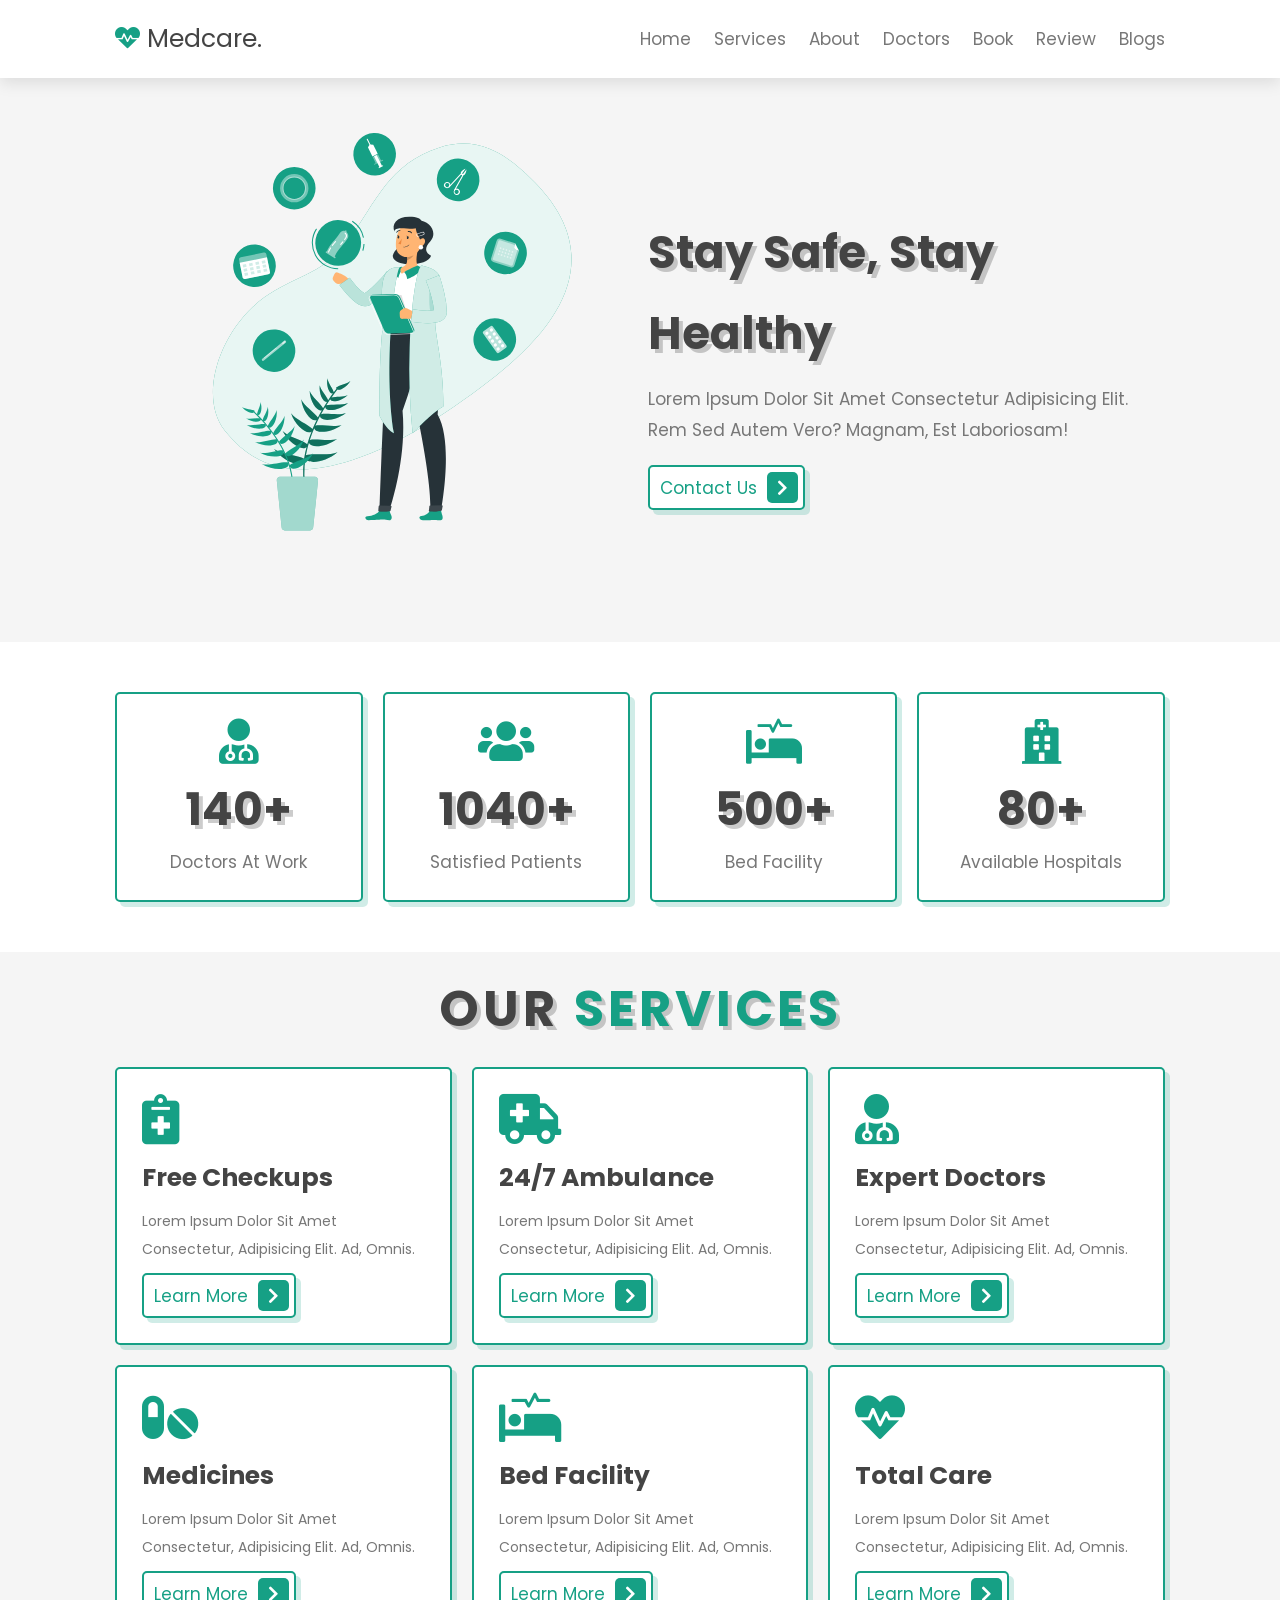
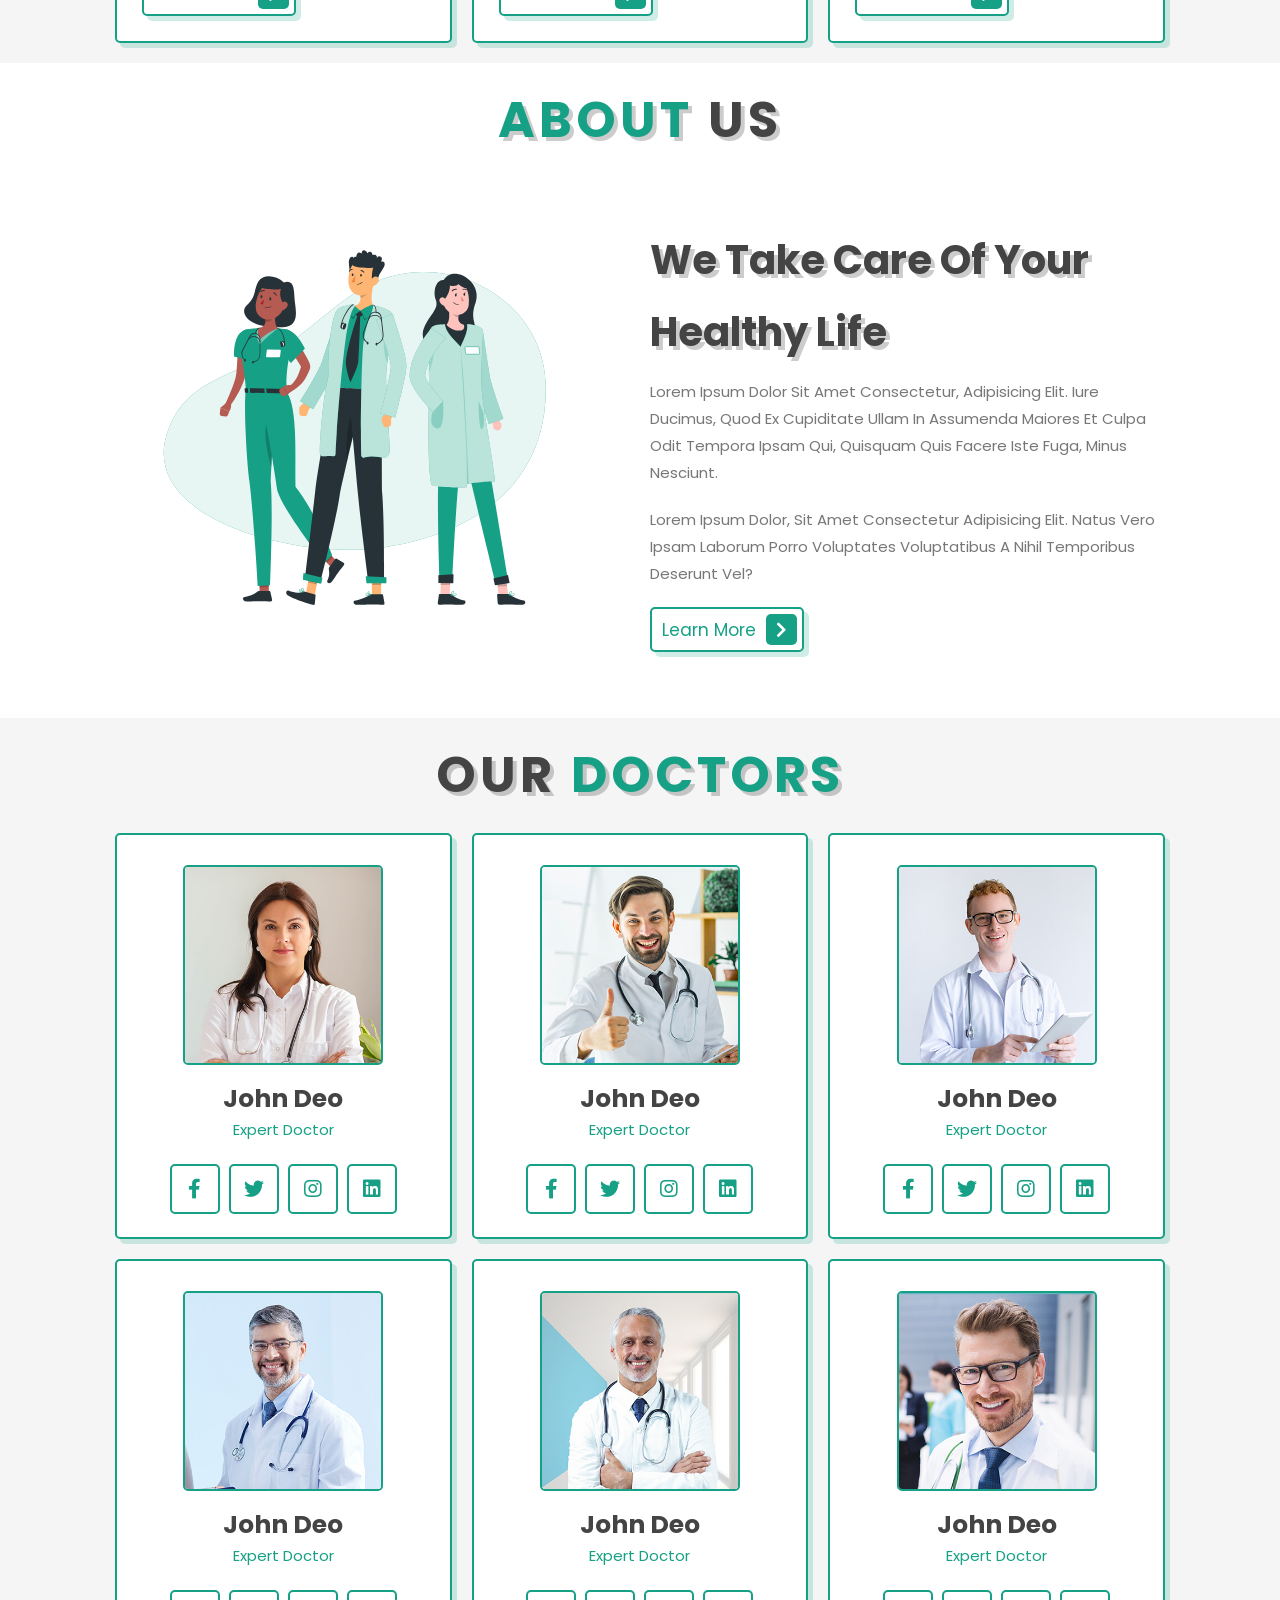
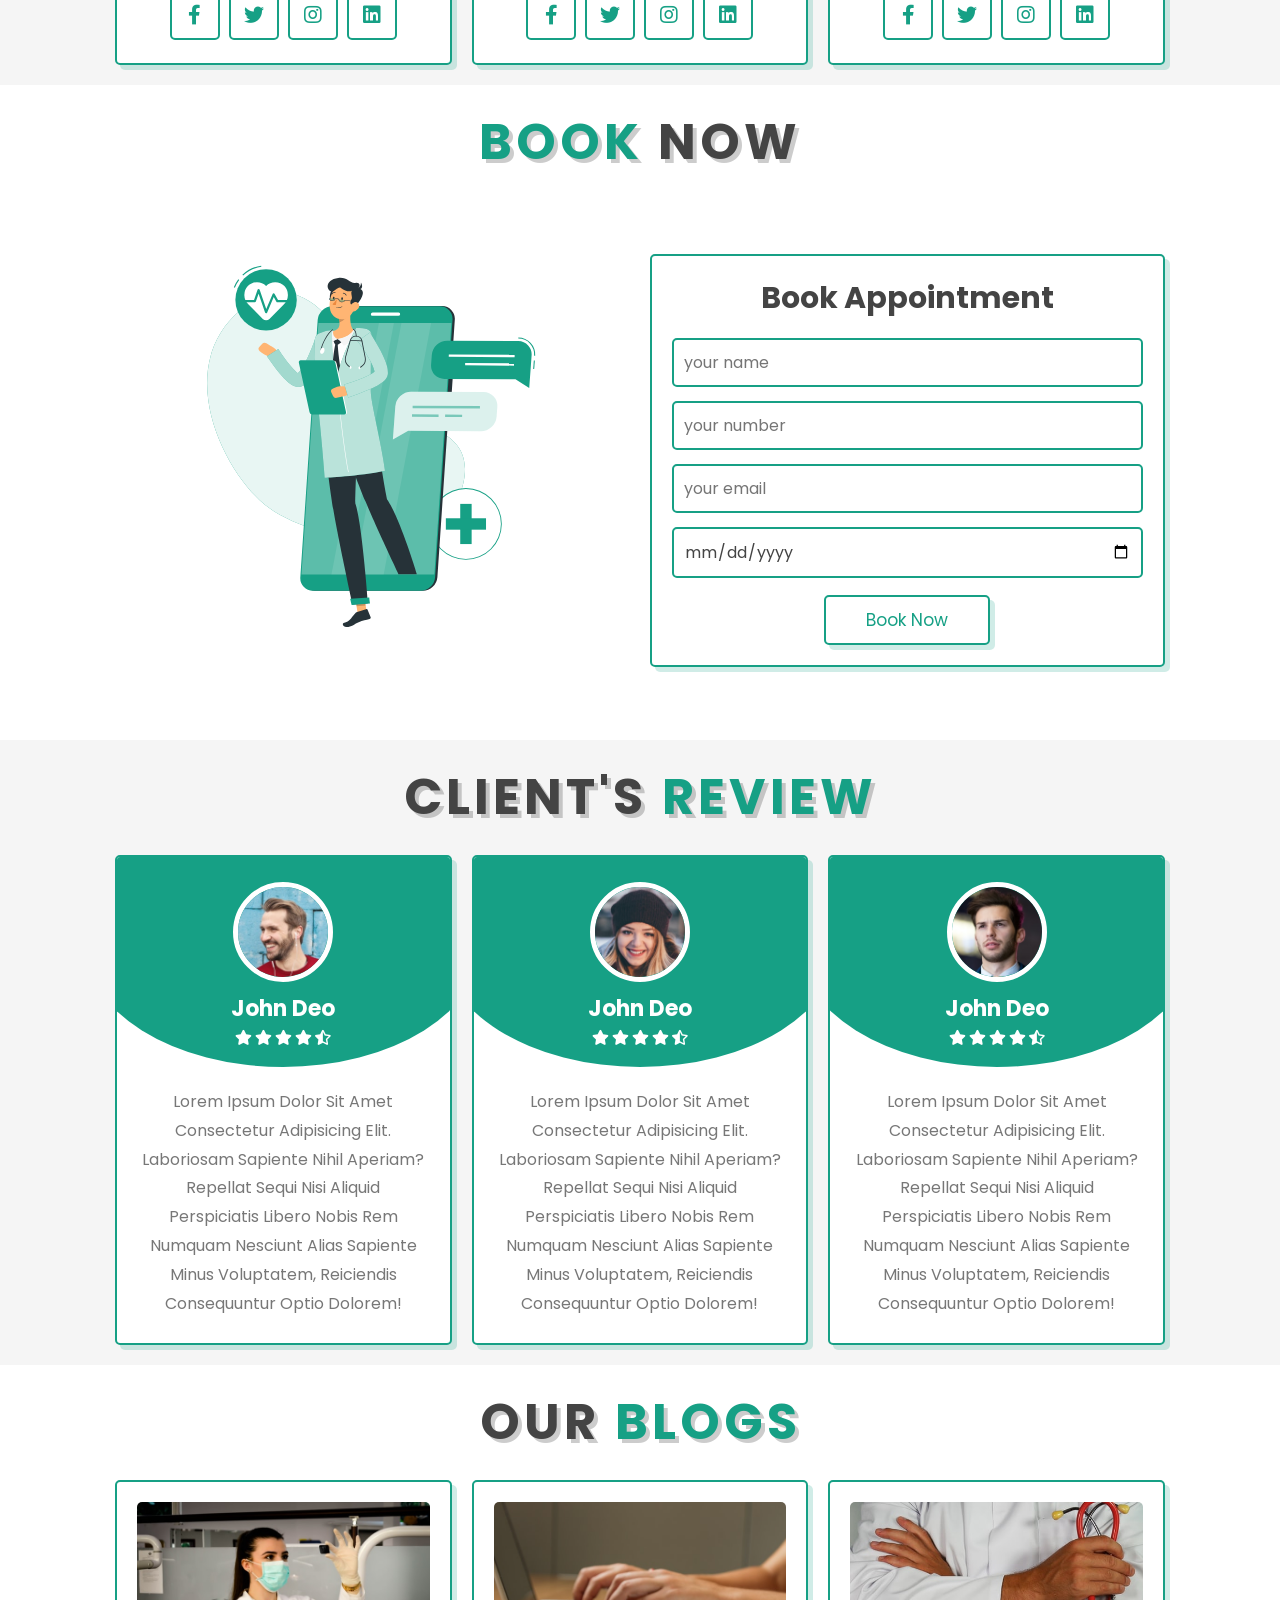
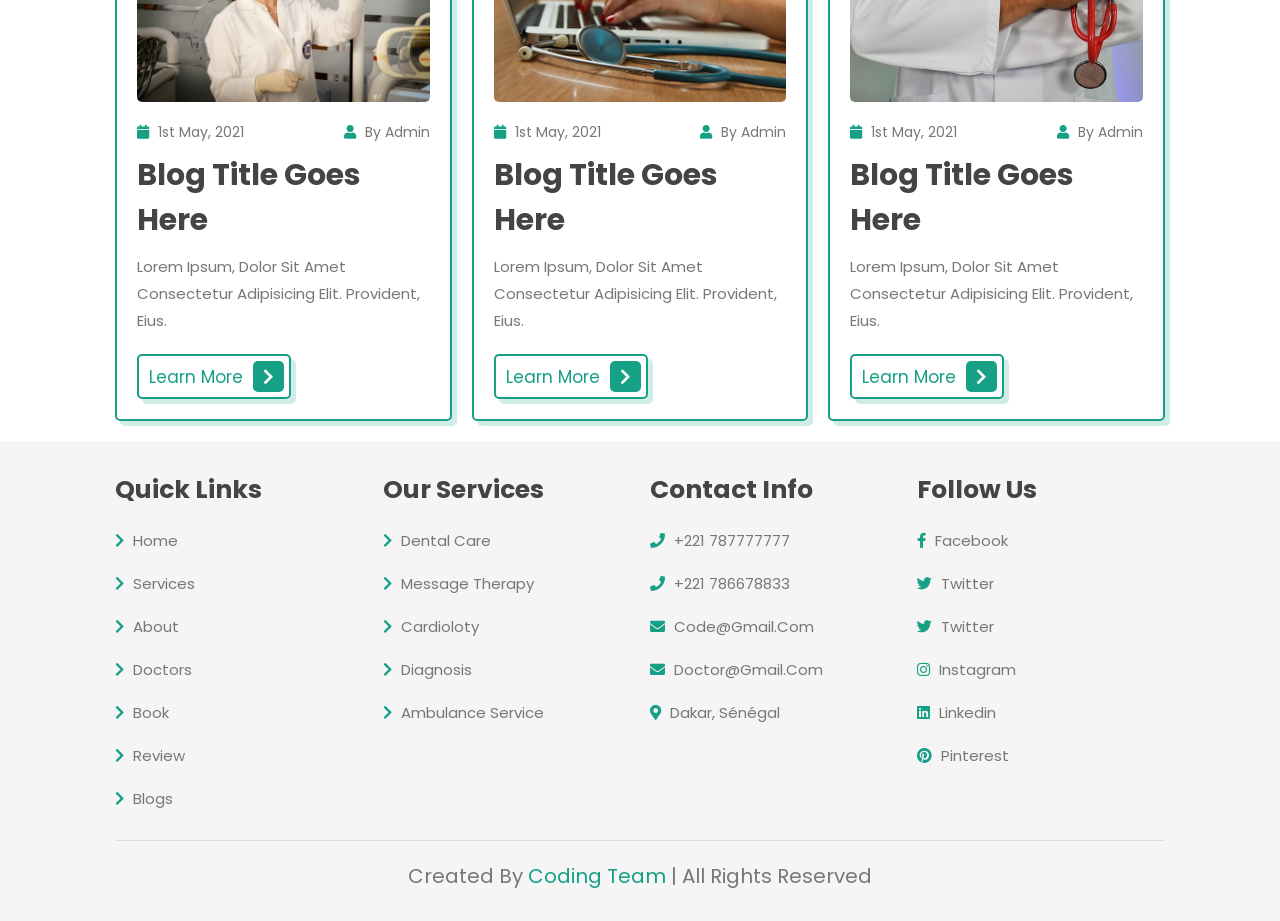
==== demo/Hôpital website by coding team/index.html @ e542d673 "Publish web demo + source code" ====
<!-- Created by Erion Nezha — © 2026 All rights reserved -->
<!DOCTYPE html>
<html lang="en">
<head>
    <meta charset="UTF-8">
    <meta http-equiv="X-UA-Compatible" content="IE=edge">
    <meta name="viewport" content="width=device-width, initial-scale=1.0">
    <title>Sen wergui yaram - Coding Team</title>

    <!-- font awesome cdn link  -->
    <link rel="stylesheet" href="https://cdnjs.cloudflare.com/ajax/libs/font-awesome/5.15.4/css/all.min.css">

    <!-- custom css file link  -->
    <link rel="stylesheet" href="css/style.css">

</head>
<body>
    
<!-- header section starts  -->

<header class="header">

    <a href="#" class="logo"> <i class="fas fa-heartbeat"></i> medcare. </a>

    <nav class="navbar">
        <a href="#home">home</a>
        <a href="#services">services</a>
        <a href="#about">about</a>
        <a href="#doctors">doctors</a>
        <a href="#book">book</a>
        <a href="#review">review</a>
        <a href="#blogs">blogs</a>
    </nav>

    <div id="menu-btn" class="fas fa-bars"></div>

</header>

<!-- header section ends -->

<!-- home section starts  -->

<section class="home" id="home">

    <div class="image">
        <img src="image/home-img.svg" alt="">
    </div>

    <div class="content">
        <h3>stay safe, stay healthy</h3>
        <p>Lorem ipsum dolor sit amet consectetur adipisicing elit. Rem sed autem vero? Magnam, est laboriosam!</p>
        <a href="#" class="btn"> contact us <span class="fas fa-chevron-right"></span> </a>
    </div>

</section>

<!-- home section ends -->

<!-- icons section starts  -->

<section class="icons-container">

    <div class="icons">
        <i class="fas fa-user-md"></i>
        <h3>140+</h3>
        <p>doctors at work</p>
    </div>

    <div class="icons">
        <i class="fas fa-users"></i>
        <h3>1040+</h3>
        <p>satisfied patients</p>
    </div>

    <div class="icons">
        <i class="fas fa-procedures"></i>
        <h3>500+</h3>
        <p>bed facility</p>
    </div>

    <div class="icons">
        <i class="fas fa-hospital"></i>
        <h3>80+</h3>
        <p>available hospitals</p>
    </div>

</section>

<!-- icons section ends -->

<!-- services section starts  -->

<section class="services" id="services">

    <h1 class="heading"> our <span>services</span> </h1>

    <div class="box-container">

        <div class="box">
            <i class="fas fa-notes-medical"></i>
            <h3>free checkups</h3>
            <p>Lorem ipsum dolor sit amet consectetur, adipisicing elit. Ad, omnis.</p>
            <a href="#" class="btn"> learn more <span class="fas fa-chevron-right"></span> </a>
        </div>

        <div class="box">
            <i class="fas fa-ambulance"></i>
            <h3>24/7 ambulance</h3>
            <p>Lorem ipsum dolor sit amet consectetur, adipisicing elit. Ad, omnis.</p>
            <a href="#" class="btn"> learn more <span class="fas fa-chevron-right"></span> </a>
        </div>

        <div class="box">
            <i class="fas fa-user-md"></i>
            <h3>expert doctors</h3>
            <p>Lorem ipsum dolor sit amet consectetur, adipisicing elit. Ad, omnis.</p>
            <a href="#" class="btn"> learn more <span class="fas fa-chevron-right"></span> </a>
        </div>

        <div class="box">
            <i class="fas fa-pills"></i>
            <h3>medicines</h3>
            <p>Lorem ipsum dolor sit amet consectetur, adipisicing elit. Ad, omnis.</p>
            <a href="#" class="btn"> learn more <span class="fas fa-chevron-right"></span> </a>
        </div>

        <div class="box">
            <i class="fas fa-procedures"></i>
            <h3>bed facility</h3>
            <p>Lorem ipsum dolor sit amet consectetur, adipisicing elit. Ad, omnis.</p>
            <a href="#" class="btn"> learn more <span class="fas fa-chevron-right"></span> </a>
        </div>

        <div class="box">
            <i class="fas fa-heartbeat"></i>
            <h3>total care</h3>
            <p>Lorem ipsum dolor sit amet consectetur, adipisicing elit. Ad, omnis.</p>
            <a href="#" class="btn"> learn more <span class="fas fa-chevron-right"></span> </a>
        </div>

    </div>

</section>

<!-- services section ends -->

<!-- about section starts  -->

<section class="about" id="about">

    <h1 class="heading"> <span>about</span> us </h1>

    <div class="row">

        <div class="image">
            <img src="image/about-img.svg" alt="">
        </div>

        <div class="content">
            <h3>we take care of your healthy life</h3>
            <p>Lorem ipsum dolor sit amet consectetur, adipisicing elit. Iure ducimus, quod ex cupiditate ullam in assumenda maiores et culpa odit tempora ipsam qui, quisquam quis facere iste fuga, minus nesciunt.</p>
            <p>Lorem ipsum dolor, sit amet consectetur adipisicing elit. Natus vero ipsam laborum porro voluptates voluptatibus a nihil temporibus deserunt vel?</p>
            <a href="#" class="btn"> learn more <span class="fas fa-chevron-right"></span> </a>
        </div>

    </div>

</section>

<!-- about section ends -->

<!-- doctors section starts  -->

<section class="doctors" id="doctors">

    <h1 class="heading"> our <span>doctors</span> </h1>

    <div class="box-container">

        <div class="box">
            <img src="image/doc-1.jpg" alt="">
            <h3>john deo</h3>
            <span>expert doctor</span>
            <div class="share">
                <a href="#" class="fab fa-facebook-f"></a>
                <a href="#" class="fab fa-twitter"></a>
                <a href="#" class="fab fa-instagram"></a>
                <a href="#" class="fab fa-linkedin"></a>
            </div>
        </div>

        <div class="box">
            <img src="image/doc-2.jpg" alt="">
            <h3>john deo</h3>
            <span>expert doctor</span>
            <div class="share">
                <a href="#" class="fab fa-facebook-f"></a>
                <a href="#" class="fab fa-twitter"></a>
                <a href="#" class="fab fa-instagram"></a>
                <a href="#" class="fab fa-linkedin"></a>
            </div>
        </div>

        <div class="box">
            <img src="image/doc-3.jpg" alt="">
            <h3>john deo</h3>
            <span>expert doctor</span>
            <div class="share">
                <a href="#" class="fab fa-facebook-f"></a>
                <a href="#" class="fab fa-twitter"></a>
                <a href="#" class="fab fa-instagram"></a>
                <a href="#" class="fab fa-linkedin"></a>
            </div>
        </div>

        <div class="box">
            <img src="image/doc-4.jpg" alt="">
            <h3>john deo</h3>
            <span>expert doctor</span>
            <div class="share">
                <a href="#" class="fab fa-facebook-f"></a>
                <a href="#" class="fab fa-twitter"></a>
                <a href="#" class="fab fa-instagram"></a>
                <a href="#" class="fab fa-linkedin"></a>
            </div>
        </div>

        <div class="box">
            <img src="image/doc-5.jpg" alt="">
            <h3>john deo</h3>
            <span>expert doctor</span>
            <div class="share">
                <a href="#" class="fab fa-facebook-f"></a>
                <a href="#" class="fab fa-twitter"></a>
                <a href="#" class="fab fa-instagram"></a>
                <a href="#" class="fab fa-linkedin"></a>
            </div>
        </div>

        <div class="box">
            <img src="image/doc-6.jpg" alt="">
            <h3>john deo</h3>
            <span>expert doctor</span>
            <div class="share">
                <a href="#" class="fab fa-facebook-f"></a>
                <a href="#" class="fab fa-twitter"></a>
                <a href="#" class="fab fa-instagram"></a>
                <a href="#" class="fab fa-linkedin"></a>
            </div>
        </div>

    </div>

</section>

<!-- doctors section ends -->

<!-- booking section starts   -->

<section class="book" id="book">

    <h1 class="heading"> <span>book</span> now </h1>    

    <div class="row">

        <div class="image">
            <img src="image/book-img.svg" alt="">
        </div>

        <form action="">
            <h3>book appointment</h3>
            <input type="text" placeholder="your name" class="box">
            <input type="number" placeholder="your number" class="box">
            <input type="email" placeholder="your email" class="box">
            <input type="date" class="box">
            <input type="submit" value="book now" class="btn">
        </form>

    </div>

</section>

<!-- booking section ends -->

<!-- review section starts  -->

<section class="review" id="review">
    
    <h1 class="heading"> client's <span>review</span> </h1>

    <div class="box-container">

        <div class="box">
            <img src="image/pic-1.png" alt="">
            <h3>john deo</h3>
            <div class="stars">
                <i class="fas fa-star"></i>
                <i class="fas fa-star"></i>
                <i class="fas fa-star"></i>
                <i class="fas fa-star"></i>
                <i class="fas fa-star-half-alt"></i>
            </div>
            <p class="text">Lorem ipsum dolor sit amet consectetur adipisicing elit. Laboriosam sapiente nihil aperiam? Repellat sequi nisi aliquid perspiciatis libero nobis rem numquam nesciunt alias sapiente minus voluptatem, reiciendis consequuntur optio dolorem!</p>
        </div>

        <div class="box">
            <img src="image/pic-2.png" alt="">
            <h3>john deo</h3>
            <div class="stars">
                <i class="fas fa-star"></i>
                <i class="fas fa-star"></i>
                <i class="fas fa-star"></i>
                <i class="fas fa-star"></i>
                <i class="fas fa-star-half-alt"></i>
            </div>
            <p class="text">Lorem ipsum dolor sit amet consectetur adipisicing elit. Laboriosam sapiente nihil aperiam? Repellat sequi nisi aliquid perspiciatis libero nobis rem numquam nesciunt alias sapiente minus voluptatem, reiciendis consequuntur optio dolorem!</p>
        </div>

        <div class="box">
            <img src="image/pic-3.png" alt="">
            <h3>john deo</h3>
            <div class="stars">
                <i class="fas fa-star"></i>
                <i class="fas fa-star"></i>
                <i class="fas fa-star"></i>
                <i class="fas fa-star"></i>
                <i class="fas fa-star-half-alt"></i>
            </div>
            <p class="text">Lorem ipsum dolor sit amet consectetur adipisicing elit. Laboriosam sapiente nihil aperiam? Repellat sequi nisi aliquid perspiciatis libero nobis rem numquam nesciunt alias sapiente minus voluptatem, reiciendis consequuntur optio dolorem!</p>
        </div>

    </div>

</section>

<!-- review section ends -->

<!-- blogs section starts  -->

<section class="blogs" id="blogs">

    <h1 class="heading"> our <span>blogs</span> </h1>

    <div class="box-container">

        <div class="box">
            <div class="image">
                <img src="image/blog-1.jpg" alt="">
            </div>
            <div class="content">
                <div class="icon">
                    <a href="#"> <i class="fas fa-calendar"></i> 1st may, 2021 </a>
                    <a href="#"> <i class="fas fa-user"></i> by admin </a>
                </div>
                <h3>blog title goes here</h3>
                <p>Lorem ipsum, dolor sit amet consectetur adipisicing elit. Provident, eius.</p>
                <a href="#" class="btn"> learn more <span class="fas fa-chevron-right"></span> </a>
            </div>
        </div>

        <div class="box">
            <div class="image">
                <img src="image/blog-2.jpg" alt="">
            </div>
            <div class="content">
                <div class="icon">
                    <a href="#"> <i class="fas fa-calendar"></i> 1st may, 2021 </a>
                    <a href="#"> <i class="fas fa-user"></i> by admin </a>
                </div>
                <h3>blog title goes here</h3>
                <p>Lorem ipsum, dolor sit amet consectetur adipisicing elit. Provident, eius.</p>
                <a href="#" class="btn"> learn more <span class="fas fa-chevron-right"></span> </a>
            </div>
        </div>

        <div class="box">
            <div class="image">
                <img src="image/blog-3.jpg" alt="">
            </div>
            <div class="content">
                <div class="icon">
                    <a href="#"> <i class="fas fa-calendar"></i> 1st may, 2021 </a>
                    <a href="#"> <i class="fas fa-user"></i> by admin </a>
                </div>
                <h3>blog title goes here</h3>
                <p>Lorem ipsum, dolor sit amet consectetur adipisicing elit. Provident, eius.</p>
                <a href="#" class="btn"> learn more <span class="fas fa-chevron-right"></span> </a>
            </div>
        </div>

    </div>

</section>

<!-- blogs section ends -->

<!-- footer section starts  -->

<section class="footer">

    <div class="box-container">

        <div class="box">
            <h3>quick links</h3>
            <a href="#"> <i class="fas fa-chevron-right"></i> home </a>
            <a href="#"> <i class="fas fa-chevron-right"></i> services </a>
            <a href="#"> <i class="fas fa-chevron-right"></i> about </a>
            <a href="#"> <i class="fas fa-chevron-right"></i> doctors </a>
            <a href="#"> <i class="fas fa-chevron-right"></i> book </a>
            <a href="#"> <i class="fas fa-chevron-right"></i> review </a>
            <a href="#"> <i class="fas fa-chevron-right"></i> blogs </a>
        </div>

        <div class="box">
            <h3>our services</h3>
            <a href="#"> <i class="fas fa-chevron-right"></i> dental care </a>
            <a href="#"> <i class="fas fa-chevron-right"></i> message therapy </a>
            <a href="#"> <i class="fas fa-chevron-right"></i> cardioloty </a>
            <a href="#"> <i class="fas fa-chevron-right"></i> diagnosis </a>
            <a href="#"> <i class="fas fa-chevron-right"></i> ambulance service </a>
        </div>

        <div class="box">
            <h3>contact info</h3>
            <a href="#"> <i class="fas fa-phone"></i> +221 787777777 </a>
            <a href="#"> <i class="fas fa-phone"></i> +221 786678833 </a>
            <a href="#"> <i class="fas fa-envelope"></i> code@gmail.com </a>
            <a href="#"> <i class="fas fa-envelope"></i> doctor@gmail.com </a>
            <a href="#"> <i class="fas fa-map-marker-alt"></i> Dakar, Sénégal </a>
        </div>

        <div class="box">
            <h3>follow us</h3>
            <a href="#"> <i class="fab fa-facebook-f"></i> facebook </a>
            <a href="#"> <i class="fab fa-twitter"></i> twitter </a>
            <a href="#"> <i class="fab fa-twitter"></i> twitter </a>
            <a href="#"> <i class="fab fa-instagram"></i> instagram </a>
            <a href="#"> <i class="fab fa-linkedin"></i> linkedin </a>
            <a href="#"> <i class="fab fa-pinterest"></i> pinterest </a>
        </div>

    </div>

    <div class="credit"> created by <span>Coding Team</span> | all rights reserved </div>

</section>

<!-- footer section ends -->


















<!-- custom js file link  -->
<script src="js/script.js"></script>

</body>
</html>
---- demo/Hôpital website by coding team/css/style.css ----
/* Created by Erion Nezha — © 2026 All rights reserved */
@import url('https://fonts.googleapis.com/css2?family=Poppins:wght@100;200;300;400;500;600;700&display=swap');

:root{
    --green:#16a085;
    --black:#444;
    --light-color:#777;
    --box-shadow:.5rem .5rem 0 rgba(22, 160, 133, .2);
    --text-shadow:.4rem .4rem 0 rgba(0, 0, 0, .2);
    --border:.2rem solid var(--green);
}

*{
    font-family: 'Poppins', sans-serif;
    margin:0; padding: 0;
    box-sizing: border-box;
    outline: none; border: none;
    text-transform: capitalize;
    transition: all .2s ease-out;
    text-decoration: none;
}

html{
    font-size: 62.5%;
    overflow-x: hidden;
    scroll-padding-top: 7rem;
    scroll-behavior: smooth;
}

section{
    padding:2rem 9%;
}

section:nth-child(even){
    background: #f5f5f5;
}

.heading{
    text-align: center;
    padding-bottom: 2rem;
    text-shadow: var(--text-shadow);
    text-transform: uppercase;
    color:var(--black);
    font-size: 5rem;
    letter-spacing: .4rem;
}

.heading span{
    text-transform: uppercase;
    color:var(--green);
}

.btn{
    display: inline-block;
    margin-top: 1rem;
    padding: .5rem;
    padding-left: 1rem;
    border:var(--border);
    border-radius: .5rem;
    box-shadow: var(--box-shadow);
    color:var(--green);
    cursor: pointer;
    font-size: 1.7rem;
    background: #fff;
}

.btn span{
    padding:.7rem 1rem;
    border-radius: .5rem;
    background: var(--green);
    color:#fff;
    margin-left: .5rem;
}

.btn:hover{
    background: var(--green);
    color:#fff;
}

.btn:hover span{
    color: var(--green);
    background:#fff;
    margin-left: 1rem;
}

.header{
    padding:2rem 9%;
    position: fixed;
    top:0; left: 0; right: 0;
    z-index: 1000;
    box-shadow: 0 .5rem 1.5rem rgba(0, 0, 0, .1);
    display: flex;
    align-items: center;
    justify-content: space-between;
    background: #fff;
}

.header .logo{
    font-size: 2.5rem;
    color: var(--black);
}

.header .logo i{
    color: var(--green);
}

.header .navbar a{
    font-size: 1.7rem;
    color: var(--light-color);
    margin-left: 2rem;
}

.header .navbar a:hover{
    color: var(--green);
}

#menu-btn{
    font-size: 2.5rem;
    border-radius: .5rem;
    background: #eee;
    color:var(--green);
    padding: 1rem 1.5rem;
    cursor: pointer;
    display: none;
}

.home{
    display: flex;
    align-items: center;
    flex-wrap: wrap;
    gap:1.5rem;
    padding-top: 10rem;
}

.home .image{
    flex:1 1 45rem;
}

.home .image img{
    width: 100%;
}

.home .content{
    flex:1 1 45rem;
}

.home .content h3{
    font-size: 4.5rem;
    color:var(--black);
    line-height: 1.8;
    text-shadow: var(--text-shadow);
}

.home .content p{
    font-size: 1.7rem;
    color:var(--light-color);
    line-height: 1.8;
    padding: 1rem 0;
}

.icons-container{
    display: grid;
    gap:2rem;
    grid-template-columns: repeat(auto-fit, minmax(20rem, 1fr));
    padding-top: 5rem;
    padding-bottom: 5rem;
}

.icons-container .icons{
    border:var(--border);
    box-shadow: var(--box-shadow);
    border-radius: .5rem;
    text-align: center;
    padding: 2.5rem;
}

.icons-container .icons i{
    font-size: 4.5rem;
    color:var(--green);
    padding-bottom: .7rem;
}

.icons-container .icons h3{
    font-size: 4.5rem;
    color:var(--black);
    padding: .5rem 0;
    text-shadow: var(--text-shadow);
}

.icons-container .icons p{
    font-size: 1.7rem;
    color:var(--light-color);
}

.services .box-container{
    display: grid;
    grid-template-columns: repeat(auto-fit, minmax(27rem, 1fr));
    gap:2rem;
}

.services .box-container .box{
    background:#fff;
    border-radius: .5rem;
    box-shadow: var(--box-shadow);
    border:var(--border);
    padding: 2.5rem;
}

.services .box-container .box i{
    color: var(--green);
    font-size: 5rem;
    padding-bottom: .5rem;
}

.services .box-container .box h3{
    color: var(--black);
    font-size: 2.5rem;
    padding:1rem 0;
}

.services .box-container .box p{
    color: var(--light-color);
    font-size: 1.4rem;
    line-height: 2;
}

.about .row{
    display: flex;
    align-items: center;
    flex-wrap: wrap;
    gap:2rem;
}

.about .row .image{
    flex:1 1 45rem;
}

.about .row .image img{
    width: 100%;
}

.about .row .content{
    flex:1 1 45rem;
}

.about .row .content h3{
    color: var(--black);
    text-shadow: var(--text-shadow);
    font-size: 4rem;
    line-height: 1.8;
}

.about .row .content p{
    color: var(--light-color);
    padding:1rem 0;
    font-size: 1.5rem;
    line-height: 1.8;
}

.doctors .box-container{
    display: grid;
    grid-template-columns: repeat(auto-fit, minmax(30rem, 1fr));
    gap:2rem;
}

.doctors .box-container .box{
    text-align: center;
    background:#fff;
    border-radius: .5rem;
    border:var(--border);
    box-shadow: var(--box-shadow);
    padding:2rem;
}

.doctors .box-container .box img{
    height: 20rem;
    border:var(--border);
    border-radius: .5rem;
    margin-top: 1rem;
    margin-bottom: 1rem;
}

.doctors .box-container .box h3{
    color:var(--black);
    font-size: 2.5rem;
}

.doctors .box-container .box span{
    color:var(--green);
    font-size: 1.5rem;
}

.doctors .box-container .box .share{
    padding-top: 2rem;
}

.doctors .box-container .box .share a{
    height: 5rem;
    width: 5rem;
    line-height: 4.5rem;
    font-size: 2rem;
    color:var(--green);
    border-radius: .5rem;
    border:var(--border);
    margin:.3rem;
}

.doctors .box-container .box .share a:hover{
    background:var(--green);
    color:#fff;
    box-shadow: var(--box-shadow);
}

.book .row{
    display: flex;
    align-items: center;
    flex-wrap: wrap;
    gap:2rem;
}
 
.book .row .image{
    flex:1 1 45rem;
}

.book .row .image img{
    width: 100%;
}

.book .row form{
    flex:1 1 45rem;
    background: #fff;
    border:var(--border);
    box-shadow: var(--box-shadow);
    text-align: center;
    padding: 2rem;
    border-radius: .5rem;
}

.book .row form h3{
    color:var(--black);
    padding-bottom: 1rem;
    font-size: 3rem;
}

.book .row form .box{
    width: 100%;
    margin:.7rem 0;
    border-radius: .5rem;
    border:var(--border);
    font-size: 1.6rem;
    color: var(--black);
    text-transform: none;
    padding: 1rem;
}

.book .row form .btn{
    padding:1rem 4rem;
}

.review .box-container{
    display: grid;
    grid-template-columns: repeat(auto-fit, minmax(27rem, 1fr));
    gap:2rem;
}

.review .box-container .box{
    border:var(--border);
    box-shadow: var(--box-shadow);
    border-radius: .5rem;
    padding:2.5rem;
    background: #fff;
    text-align: center;
    position: relative;
    overflow: hidden;
    z-index: 0;
}

.review .box-container .box img{
    height: 10rem;
    width: 10rem;
    border-radius: 50%;
    object-fit: cover;
    border:.5rem solid #fff;
}

.review .box-container .box h3{
    color:#fff;
    font-size: 2.2rem;
    padding:.5rem 0;
}

.review .box-container .box .stars i{
    color:#fff;
    font-size: 1.5rem;
}

.review .box-container .box .text{
    color:var(--light-color);
    line-height: 1.8;
    font-size: 1.6rem;
    padding-top: 4rem;
}

.review .box-container .box::before{
    content: '';
    position: absolute;
    top:-4rem; left: 50%;
    transform:translateX(-50%);
    background:var(--green);
    border-bottom-left-radius: 50%;
    border-bottom-right-radius: 50%;
    height: 25rem;
    width: 120%;
    z-index: -1;
}

.blogs .box-container{
    display: grid;
    grid-template-columns: repeat(auto-fit, minmax(30rem, 1fr));
    gap:2rem;
}

.blogs .box-container .box{
    border:var(--border);
    box-shadow: var(--box-shadow);
    border-radius: .5rem;
    padding: 2rem;
}

.blogs .box-container .box .image{
    height: 20rem;
    overflow:hidden;
    border-radius: .5rem;
}

.blogs .box-container .box .image img{
    height: 100%;
    width: 100%;
    object-fit: cover;
}

.blogs .box-container .box:hover .image img{
    transform:scale(1.2);
}

.blogs .box-container .box .content{
    padding-top: 1rem;
}

.blogs .box-container .box .content .icon{
    padding: 1rem 0;
    display: flex;
    align-items: center;
    justify-content: space-between;
}

.blogs .box-container .box .content .icon a{
    font-size: 1.4rem;
    color: var(--light-color);
}

.blogs .box-container .box .content .icon a:hover{
    color:var(--green);
}

.blogs .box-container .box .content .icon a i{
    padding-right: .5rem;
    color: var(--green);
}

.blogs .box-container .box .content h3{
    color:var(--black);
    font-size: 3rem;
}

.blogs .box-container .box .content p{
    color:var(--light-color);
    font-size: 1.5rem;
    line-height: 1.8;
    padding:1rem 0;
}

.footer .box-container{
    display: grid;
    grid-template-columns: repeat(auto-fit, minmax(22rem, 1fr));
    gap:2rem;
}

.footer .box-container .box h3{
    font-size: 2.5rem;
    color:var(--black);
    padding: 1rem 0;
}

.footer .box-container .box a{
    display: block;
    font-size: 1.5rem;
    color:var(--light-color);
    padding: 1rem 0;
}

.footer .box-container .box a i{
    padding-right: .5rem;
    color:var(--green);
}

.footer .box-container .box a:hover i{
    padding-right:2rem;
}

.footer .credit{
    padding: 1rem;
    padding-top: 2rem;
    margin-top: 2rem;
    text-align: center;
    font-size: 2rem;
    color:var(--light-color);
    border-top: .1rem solid rgba(0, 0, 0, .1);
}

.footer .credit span{
    color:var(--green);
}









/* media queries  */
@media (max-width:991px){

    html{
        font-size: 55%;
    }

    .header{
        padding: 2rem;
    }

    section{
        padding:2rem;
    }

}

@media (max-width:768px){

    #menu-btn{
        display: initial;
    }

    .header .navbar{
        position: absolute;
        top:115%; right: 2rem;
        border-radius: .5rem;
        box-shadow: var(--box-shadow);
        width: 30rem;
        border: var(--border);
        background: #fff;
        transform: scale(0);
        opacity: 0;
        transform-origin: top right;
        transition: none;
    }

    .header .navbar.active{
        transform: scale(1);
        opacity: 1;
        transition: .2s ease-out;
    }

    .header .navbar a{
        font-size: 2rem;
        display: block;
        margin:2.5rem;
    }

}

@media (max-width:450px){

    html{
        font-size: 50%;
    }

}
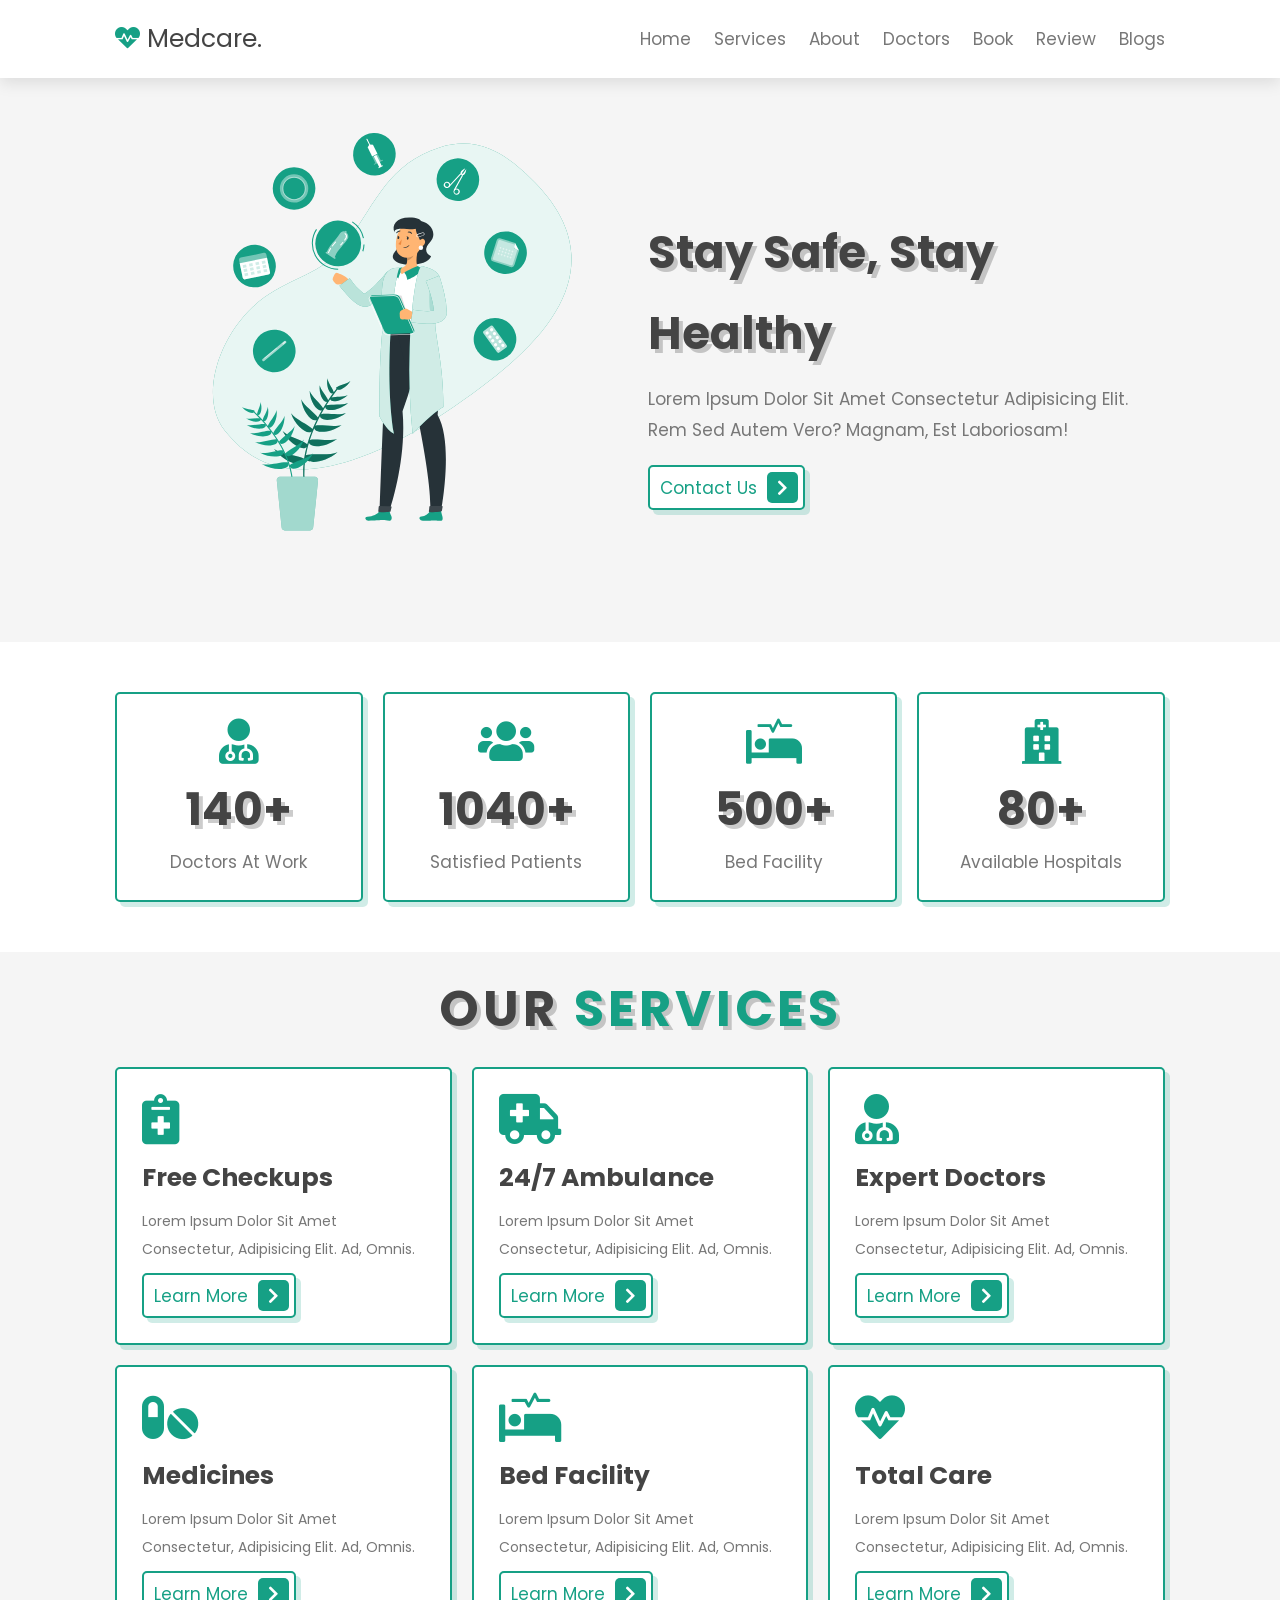
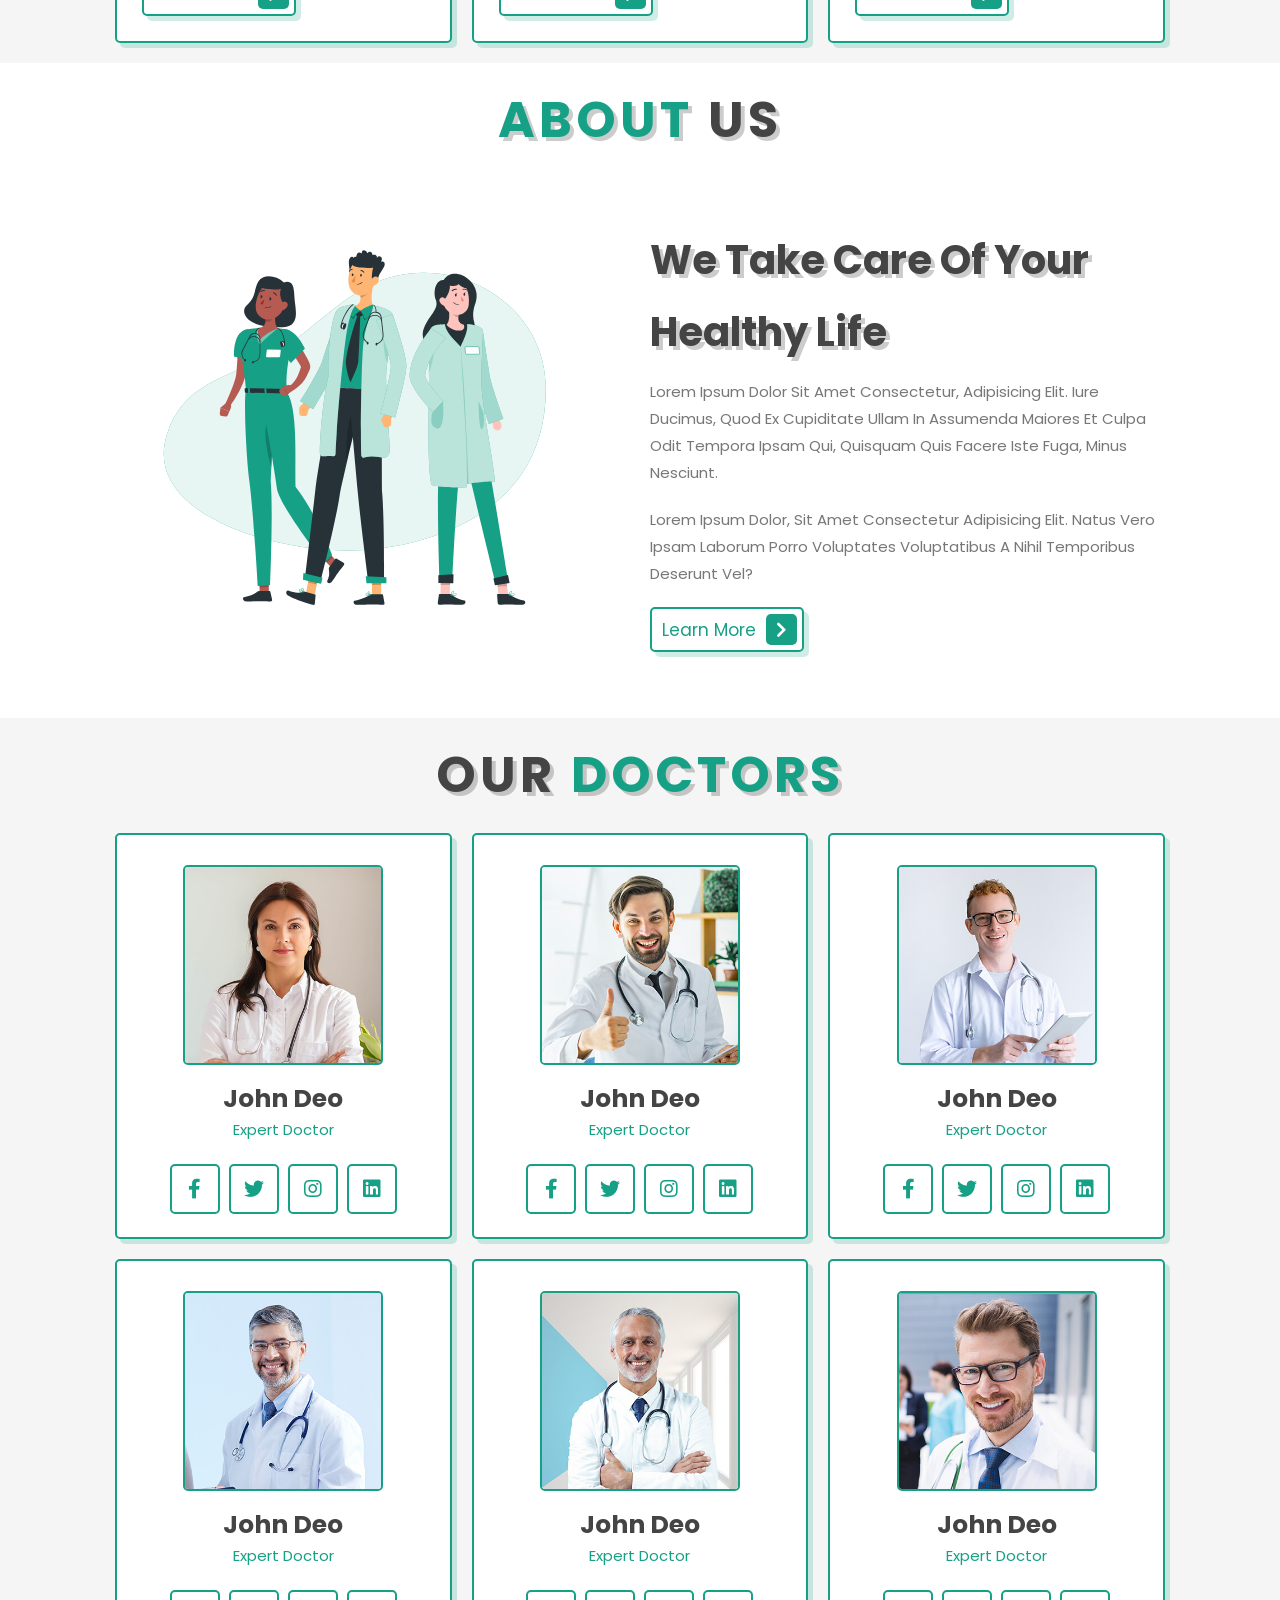
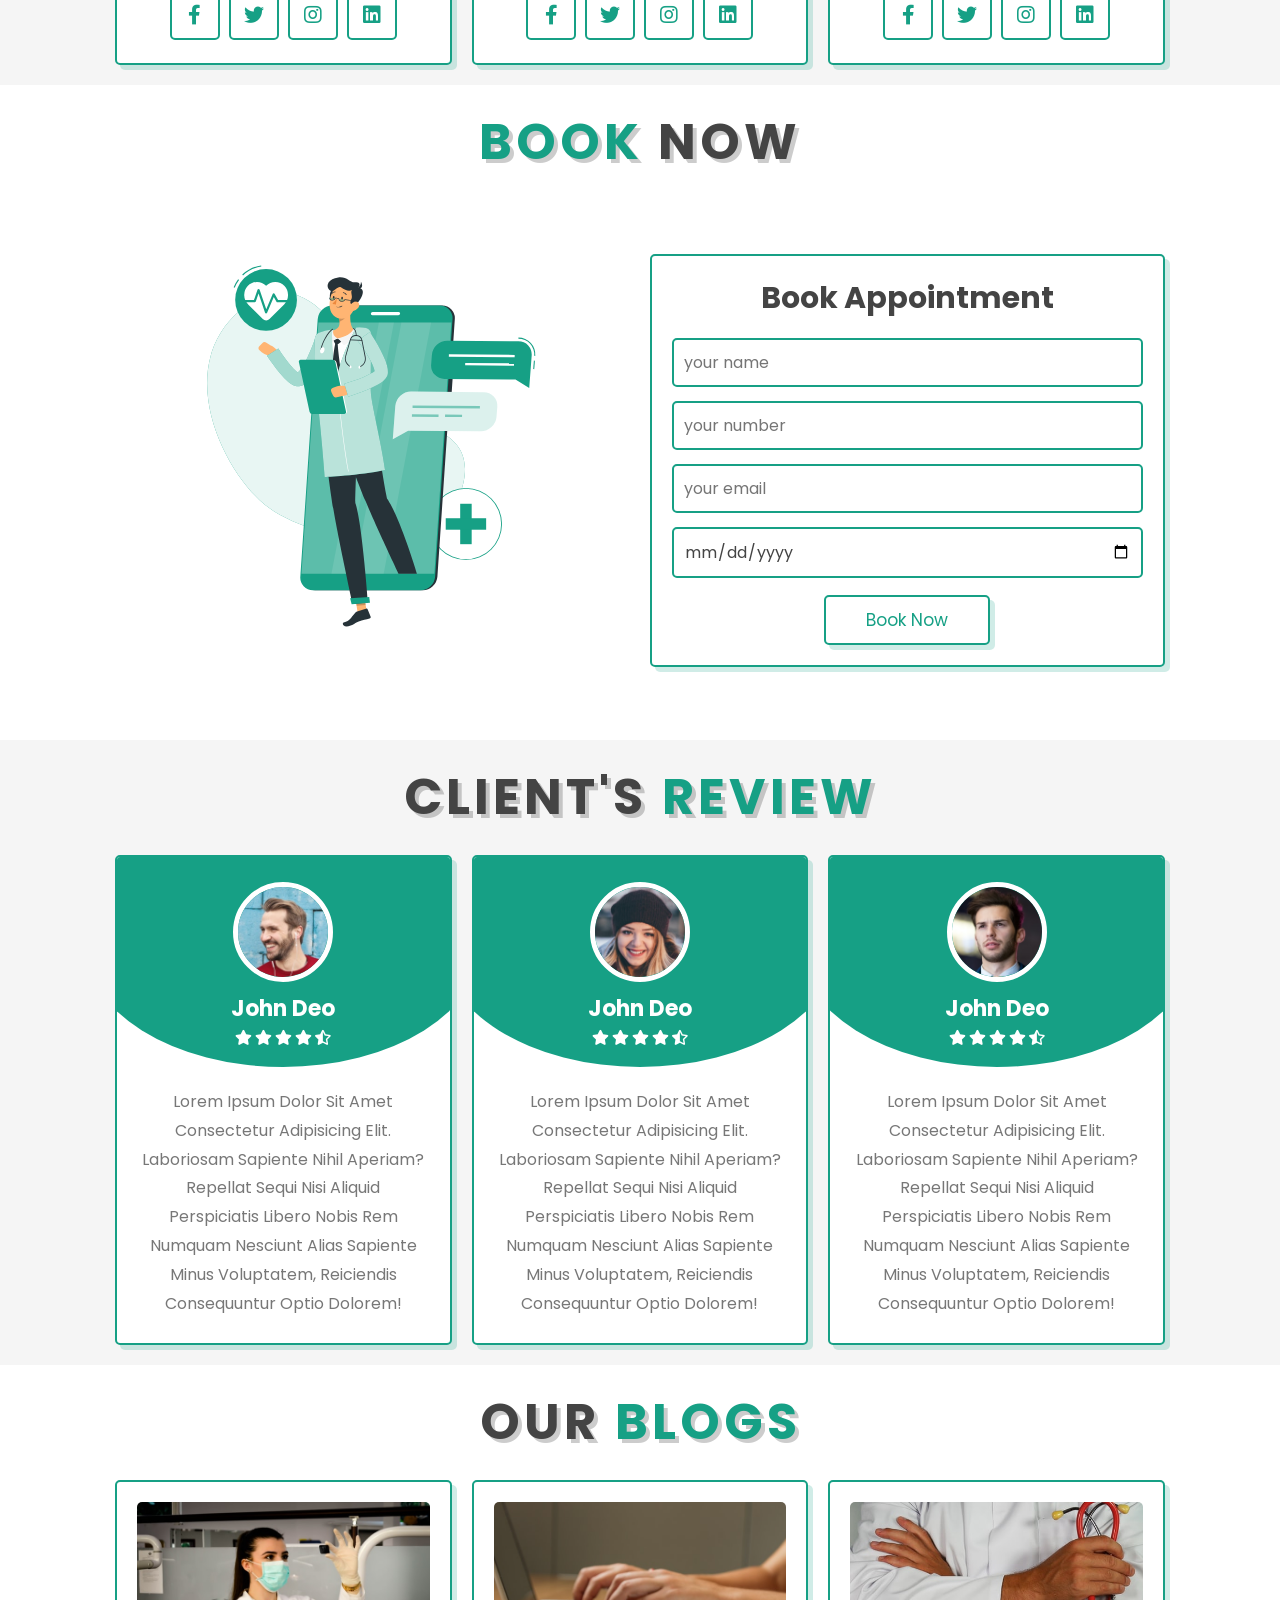
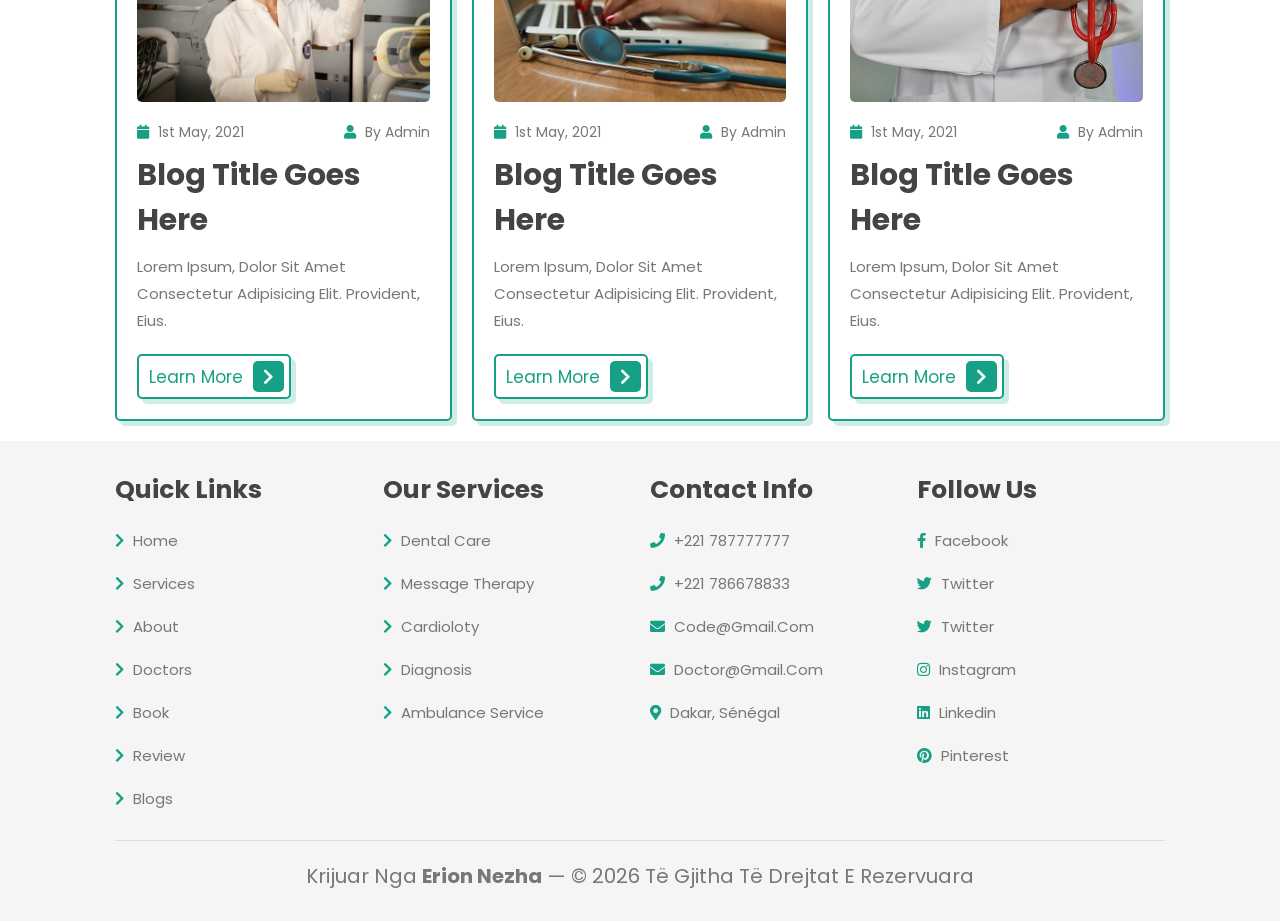
==== commit 1256d9c5: "Kredite të huaja → Erion Nezha (branding)" ====
--- a/demo/Hôpital website by coding team/index.html
+++ b/demo/Hôpital website by coding team/index.html
@@ -441,7 +441,7 @@
 
     </div>
 
-    <div class="credit"> created by <span>Coding Team</span> | all rights reserved </div>
+    <div class="credit"> Krijuar nga <strong>Erion Nezha</strong> — © 2026 Të gjitha të drejtat e rezervuara </div>
 
 </section>
 
